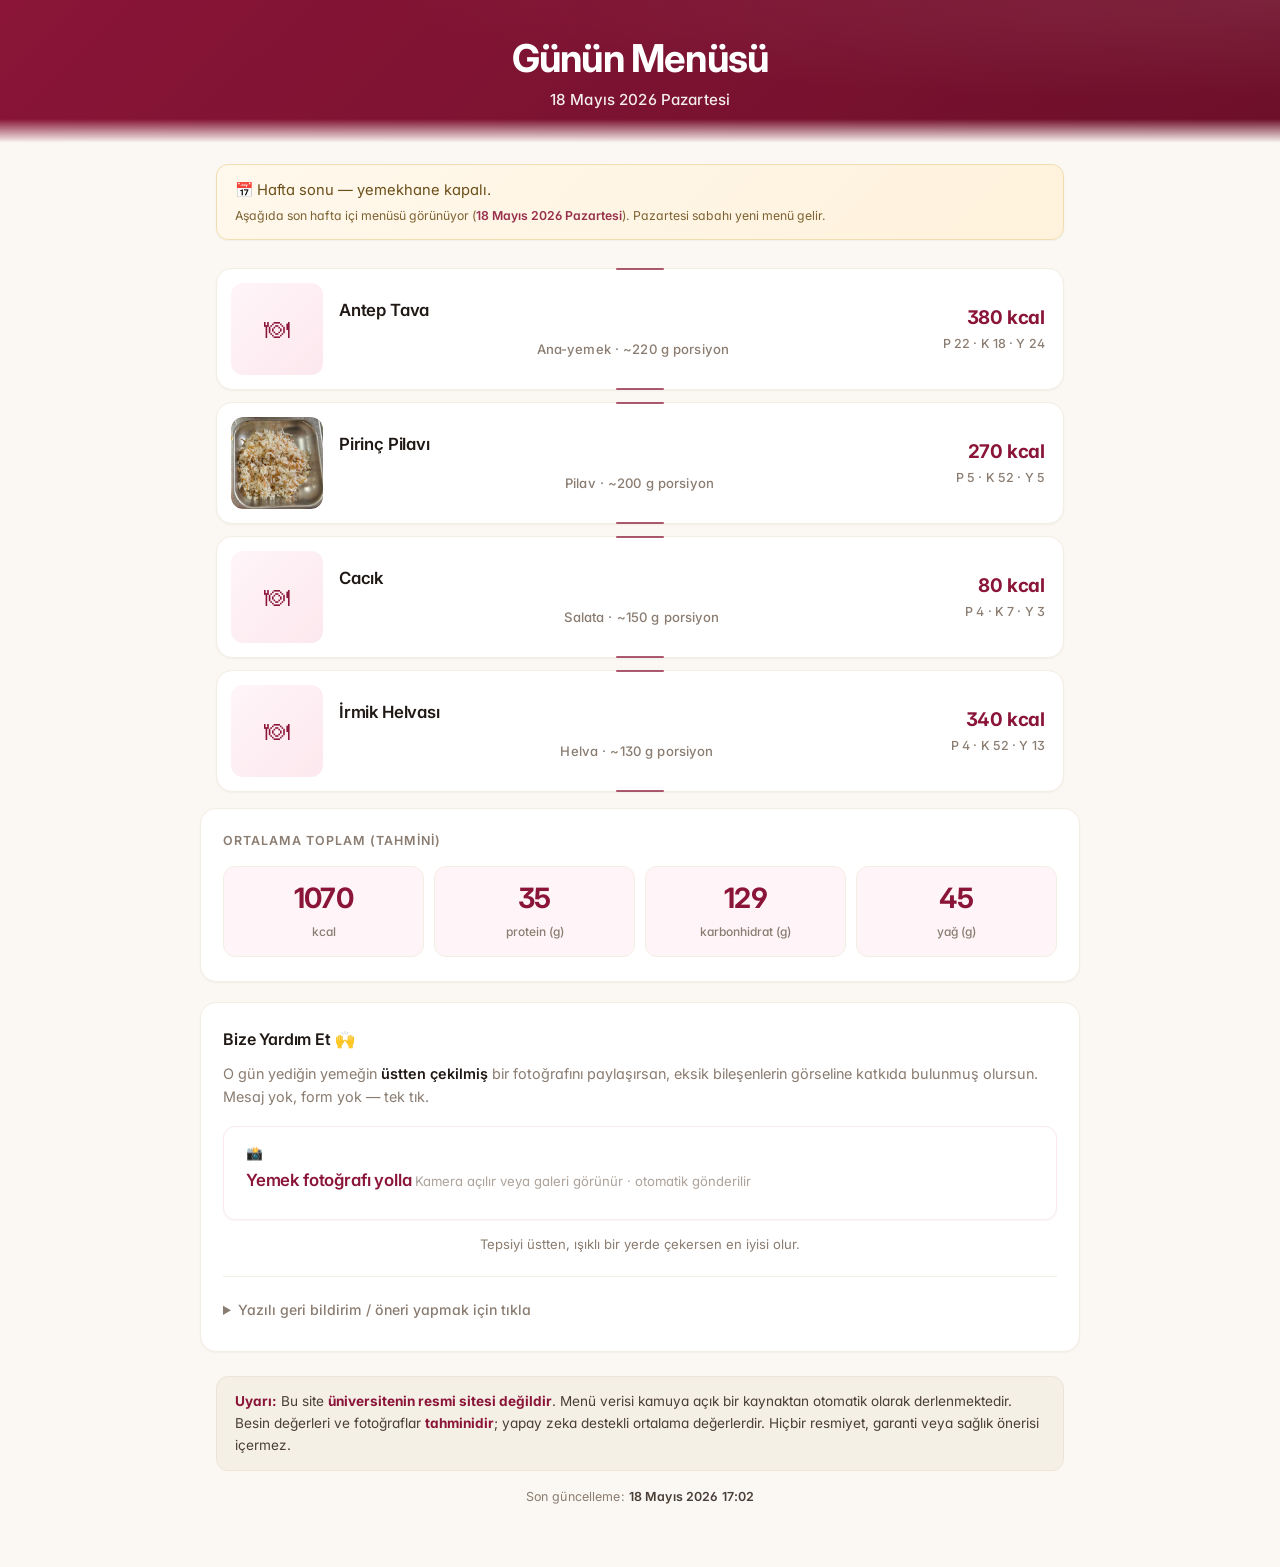
==== site/index.html @ d7cb7eb4 "ui: foto butonu sade outline + disclaimer generic + footer kaynak link kaldirildi" ====
<!doctype html>
<html lang="tr">
<head>
  <meta charset="utf-8">
  <meta name="viewport" content="width=device-width, initial-scale=1">
  <meta name="theme-color" content="#8a1538">
  <title>Yemekhanem — Günün Yemekhane Menüsü, Kalori, Besin Değerleri</title>
  <meta name="google-site-verification" content="jnvOdyUD50GYtIK0aXnQazIVJYBFNfScoK-743PEEj0" />
  <meta name="description" content="Üniversite yemekhanesi günün menüsünü fotoğraflarıyla, tahmini besin değerleriyle ve toplam kalori bilgisiyle gösteren bağımsız bir öğrenci projesi. Hafta içi otomatik güncellenir. Resmi kaynak değildir.">
  <meta name="keywords" content="yemekhanem, üniversite yemekhane, yemek menüsü, günün menüsü, kalori, besin değeri, öğrenci yemekleri, elazığ">
  <meta name="author" content="öğrenci projesi">
  <link rel="canonical" href="https://yemekhanem.vercel.app/">

  <!-- Open Graph (sosyal paylaşım) -->
  <meta property="og:type" content="website">
  <meta property="og:url" content="https://yemekhanem.vercel.app/">
  <meta property="og:title" content="Yemekhanem — Günün Menüsü">
  <meta property="og:description" content="Bugün yemekhanede ne var? Fotoğraf, kalori, besin değeri — hepsi bir arada.">
  <meta property="og:image" content="https://yemekhanem.vercel.app/images/foods/pirinc-pilavi.png">
  <meta property="og:locale" content="tr_TR">

  <!-- Twitter Card -->
  <meta name="twitter:card" content="summary_large_image">
  <meta name="twitter:title" content="Yemekhanem — Günün Menüsü">
  <meta name="twitter:description" content="Bugün yemekhanede ne var? Fotoğraf, kalori, besin değeri — hepsi bir arada.">
  <meta name="twitter:image" content="https://yemekhanem.vercel.app/images/foods/pirinc-pilavi.png">

  <!-- Structured Data: WebSite schema -->
  <script type="application/ld+json">
  {
    "@context": "https://schema.org",
    "@type": "WebSite",
    "name": "Yemekhanem",
    "url": "https://yemekhanem.vercel.app/",
    "description": "Üniversite yemekhanesi günün menüsünü gösteren bağımsız öğrenci projesi.",
    "inLanguage": "tr-TR"
  }
  </script>
  <link rel="preconnect" href="https://fonts.googleapis.com">
  <link rel="preconnect" href="https://fonts.gstatic.com" crossorigin>
  <link rel="stylesheet" href="https://fonts.googleapis.com/css2?family=Inter:wght@400;500;600;700&display=swap">
  <link rel="stylesheet" href="style.css">
</head>
<body>
  <header class="topbar">
    <h1>Günün Menüsü</h1>
    <p class="sub" id="status-line">Yükleniyor…</p>
  </header>

  <div id="banner-slot" class="banner-slot"></div>
  <main id="menu-root">
    <div class="loading">Menü yükleniyor…</div>
  </main>

  <section class="totals" id="totals" hidden>
    <h2>Ortalama Toplam (tahmini)</h2>
    <div class="totals-grid">
      <div><span class="big" id="t-kcal">–</span><small>kcal</small></div>
      <div><span class="big" id="t-protein">–</span><small>protein (g)</small></div>
      <div><span class="big" id="t-carb">–</span><small>karbonhidrat (g)</small></div>
      <div><span class="big" id="t-fat">–</span><small>yağ (g)</small></div>
    </div>
  </section>

  <section class="feedback" id="feedback">
    <h2>Bize Yardım Et 🙌</h2>
    <p class="feedback-intro">
      O gün yediğin yemeğin <strong>üstten çekilmiş</strong> bir fotoğrafını paylaşırsan,
      eksik bileşenlerin görseline katkıda bulunmuş olursun. Mesaj yok, form yok — tek tık.
    </p>

    <form id="photo-form"
          action="https://formsubmit.co/240542013@firat.edu.tr"
          method="POST"
          enctype="multipart/form-data">
      <input type="hidden" name="_subject" value="📸 Yemekhanem · yemek fotoğrafı paylaşımı">
      <input type="hidden" name="_captcha" value="false">
      <input type="hidden" name="_template" value="basic">
      <input type="hidden" name="_next" value="https://yemekhanem.vercel.app/?fb=foto">
      <input type="hidden" name="gonderim_zamani" id="photo-timestamp">

      <label class="photo-btn">
        <span class="photo-btn-emoji">📸</span>
        <span class="photo-btn-body">
          <strong>Yemek fotoğrafı yolla</strong>
          <small>Kamera açılır veya galeri görünür · otomatik gönderilir</small>
        </span>
        <input type="file" name="fotograf" accept="image/*" capture="environment" required>
      </label>
      <p class="photo-hint" id="photo-hint">Tepsiyi üstten, ışıklı bir yerde çekersen en iyisi olur.</p>
    </form>

    <details class="text-fb">
      <summary>Yazılı geri bildirim / öneri yapmak için tıkla</summary>
      <form id="feedback-form"
            action="https://formsubmit.co/240542013@firat.edu.tr"
            method="POST">
        <input type="hidden" name="_subject" value="Yemekhanem · yazılı geri bildirim">
        <input type="hidden" name="_captcha" value="false">
        <input type="hidden" name="_template" value="table">
        <input type="hidden" name="_next" value="https://yemekhanem.vercel.app/?fb=ok">

        <div class="fb-row">
          <label>
            <span>Kategori</span>
            <select name="kategori" required>
              <option value="oneri">Öneri</option>
              <option value="elestiri">Eleştiri</option>
              <option value="hata">Hata bildirimi</option>
              <option value="tesekkur">Teşekkür</option>
              <option value="diger">Diğer</option>
            </select>
          </label>
          <label>
            <span>İsim <small>(opsiyonel)</small></span>
            <input type="text" name="isim" maxlength="60">
          </label>
        </div>

        <label>
          <span>Mesajın</span>
          <textarea name="mesaj" required rows="4" maxlength="1500"
                    placeholder="Site nasıl daha iyi olur, neyi eksik buldun..."></textarea>
        </label>

        <label>
          <span>E-posta <small>(cevap istiyorsan, opsiyonel)</small></span>
          <input type="email" name="email" placeholder="ornek@mail.com">
        </label>

        <div class="fb-actions">
          <button type="submit" class="fb-submit">Gönder</button>
          <span class="fb-hint" id="fb-hint"></span>
        </div>
      </form>
    </details>
  </section>

  <footer>
    <div class="disclaimer">
      <strong>Uyarı:</strong> Bu site <strong>üniversitenin resmi sitesi değildir</strong>.
      Menü verisi kamuya açık bir kaynaktan otomatik olarak derlenmektedir.
      Besin değerleri ve fotoğraflar <strong>tahminidir</strong>; yapay zeka destekli
      ortalama değerlerdir. Hiçbir resmiyet, garanti veya sağlık önerisi içermez.
    </div>
    <div class="meta">
      <span id="published-line"></span>
    </div>
  </footer>

  <script src="app.js?v=20260519-2"></script>
</body>
</html>
---- site/style.css ----
:root {
  --bg: #fbf8f3;
  --bg-soft: #f5f0e6;
  --card: #ffffff;
  --ink: #1f1814;
  --ink-soft: #4a3f37;
  --muted: #8a7c70;
  --accent: #8a1538;
  --accent-deep: #6d0f2a;
  --accent-soft: #fce8ee;
  --accent-bg: #fff5f8;
  --border: #ece4d6;
  --border-soft: #f3eee3;
  --warn: #b8650a;
  --ok: #1b6e3a;

  --shadow-sm: 0 1px 2px rgba(31, 24, 20, 0.04);
  --shadow-md: 0 4px 12px rgba(31, 24, 20, 0.06), 0 1px 3px rgba(31, 24, 20, 0.04);
  --shadow-lg: 0 12px 32px rgba(138, 21, 56, 0.08), 0 4px 12px rgba(31, 24, 20, 0.05);
  --shadow-accent: 0 8px 24px rgba(138, 21, 56, 0.18);

  --radius-sm: 8px;
  --radius-md: 12px;
  --radius-lg: 16px;
}

* { box-sizing: border-box; }

html { -webkit-text-size-adjust: 100%; }

body {
  margin: 0;
  font-family: "Inter", -apple-system, BlinkMacSystemFont, "Segoe UI", Roboto, Helvetica, Arial, sans-serif;
  font-feature-settings: "ss01", "cv11";
  background: var(--bg);
  color: var(--ink);
  line-height: 1.55;
  -webkit-font-smoothing: antialiased;
  -moz-osx-font-smoothing: grayscale;
}

/* ── HEADER ─────────────────────────────────────────────── */

.topbar {
  background:
    radial-gradient(at top right, rgba(255, 255, 255, 0.08), transparent 50%),
    linear-gradient(135deg, var(--accent), var(--accent-deep));
  color: white;
  padding: 36px 20px 30px;
  text-align: center;
  position: relative;
}

.topbar::after {
  content: "";
  position: absolute;
  inset: auto 0 -1px 0;
  height: 24px;
  background: linear-gradient(to bottom, transparent, var(--bg));
  pointer-events: none;
}

.topbar h1 {
  margin: 0 0 8px;
  font-size: clamp(1.7rem, 4.5vw, 2.4rem);
  font-weight: 700;
  letter-spacing: -0.02em;
  line-height: 1.15;
}

.sub {
  margin: 0;
  opacity: 0.92;
  font-size: 0.95rem;
  font-weight: 500;
  letter-spacing: 0.01em;
}

/* ── MAIN GRID ──────────────────────────────────────────── */

main {
  max-width: 880px;
  margin: 28px auto 16px;
  padding: 0 16px;
  display: grid;
  gap: 12px;
  animation: pageIn 0.5s ease-out;
}

@keyframes pageIn {
  from { opacity: 0; transform: translateY(8px); }
  to   { opacity: 1; transform: translateY(0); }
}

.loading, .empty {
  background: var(--card);
  border: 1px dashed var(--border);
  border-radius: var(--radius-md);
  padding: 36px 20px;
  text-align: center;
  color: var(--muted);
  font-size: 0.95rem;
}
.empty small { display: block; margin-top: 8px; opacity: 0.8; }

/* ── BANNER (stale / weekend) ───────────────────────────── */

.banner-slot {
  max-width: 880px;
  margin: 22px auto 0;
  padding: 0 16px;
  animation: slideDown 0.4s ease-out;
}
.banner-slot:empty { display: none; margin: 0; }

@keyframes slideDown {
  from { opacity: 0; transform: translateY(-8px); }
  to   { opacity: 1; transform: translateY(0); }
}

.stale-banner {
  background: linear-gradient(135deg, #fff8ec, #fff2dc);
  border: 1px solid #f0deb0;
  border-radius: var(--radius-md);
  padding: 14px 18px;
  font-size: 0.92rem;
  color: #6b4f1a;
  line-height: 1.55;
  box-shadow: var(--shadow-sm);
}
.stale-banner small { display: block; margin-top: 4px; opacity: 0.88; }
.stale-banner strong { color: var(--accent); font-weight: 600; }

/* ── COMPONENT CARD ─────────────────────────────────────── */

.component {
  background: var(--card);
  border: 1px solid var(--border-soft);
  border-radius: var(--radius-lg);
  display: grid;
  grid-template-columns: 92px 1fr auto;
  gap: 16px;
  padding: 14px 18px 14px 14px;
  align-items: center;
  box-shadow: var(--shadow-sm);
  transition: transform 0.2s ease, box-shadow 0.2s ease, border-color 0.2s ease;
  position: relative;
  animation: cardIn 0.4s ease-out backwards;
}

.component:nth-child(1) { animation-delay: 0.05s; }
.component:nth-child(2) { animation-delay: 0.1s; }
.component:nth-child(3) { animation-delay: 0.15s; }
.component:nth-child(4) { animation-delay: 0.2s; }
.component:nth-child(5) { animation-delay: 0.25s; }
.component:nth-child(n+6) { animation-delay: 0.3s; }

@keyframes cardIn {
  from { opacity: 0; transform: translateY(6px); }
  to   { opacity: 1; transform: translateY(0); }
}

.component:hover {
  transform: translateY(-2px);
  box-shadow: var(--shadow-lg);
  border-color: var(--accent-soft);
}

/* Resmî siteye selam: kısa bordo çizgi üst-alt orta */
.component::before,
.component::after {
  content: "";
  position: absolute;
  left: 50%;
  transform: translateX(-50%);
  width: 48px;
  height: 2px;
  background: var(--accent);
  border-radius: 2px;
  opacity: 0.7;
}
.component::before { top: -1px; }
.component::after  { bottom: -1px; }

.component .thumb {
  width: 92px;
  height: 92px;
  border-radius: var(--radius-md);
  background: linear-gradient(135deg, var(--accent-bg), var(--accent-soft));
  display: flex;
  align-items: center;
  justify-content: center;
  color: var(--accent);
  font-size: 1.6rem;
  overflow: hidden;
  flex-shrink: 0;
}

.component .thumb img {
  width: 100%;
  height: 100%;
  object-fit: cover;
  border-radius: var(--radius-md);
  display: block;
}

.component .body { min-width: 0; }

.component .body h3 {
  margin: 0 0 6px;
  font-size: 1.05rem;
  font-weight: 600;
  letter-spacing: -0.01em;
  color: var(--ink);
}

.component .body .meta {
  color: var(--muted);
  font-size: 0.82rem;
  font-weight: 500;
}

.component .body .meta::first-letter { text-transform: capitalize; }

.component .nut {
  text-align: right;
  font-size: 0.78rem;
  color: var(--muted);
  font-weight: 500;
  min-width: 84px;
  letter-spacing: 0.01em;
}

.component .nut .big {
  display: block;
  font-size: 1.18rem;
  color: var(--accent);
  font-weight: 700;
  letter-spacing: -0.01em;
  margin-bottom: 2px;
}

.component.unknown .thumb {
  background: var(--bg-soft);
  color: var(--muted);
}

.component.unknown .badge,
.component .badge {
  display: inline-block;
  background: #fff4e0;
  color: var(--warn);
  padding: 2px 9px;
  border-radius: 999px;
  font-size: 0.7rem;
  font-weight: 600;
  margin-left: 6px;
  vertical-align: middle;
  letter-spacing: 0.02em;
  text-transform: uppercase;
}

/* ── TOTALS KUTUCUKLARI ─────────────────────────────────── */

.totals {
  max-width: 880px;
  margin: 14px auto 20px;
  padding: 22px 22px 24px;
  background: var(--card);
  border: 1px solid var(--border-soft);
  border-radius: var(--radius-lg);
  box-shadow: var(--shadow-sm);
}

.totals h2 {
  margin: 0 0 16px;
  font-size: 0.78rem;
  color: var(--muted);
  font-weight: 600;
  text-transform: uppercase;
  letter-spacing: 0.08em;
}

.totals-grid {
  display: grid;
  grid-template-columns: repeat(4, 1fr);
  gap: 10px;
  text-align: center;
}

.totals-grid > div {
  background: var(--accent-bg);
  border-radius: var(--radius-md);
  padding: 16px 6px 14px;
  transition: transform 0.15s ease;
  border: 1px solid var(--border-soft);
}
.totals-grid > div:hover { transform: translateY(-1px); }

.totals-grid .big {
  display: block;
  font-size: 1.75rem;
  font-weight: 700;
  color: var(--accent);
  letter-spacing: -0.02em;
  line-height: 1.1;
  margin-bottom: 4px;
}

.totals-grid small {
  color: var(--muted);
  font-size: 0.75rem;
  font-weight: 500;
}

/* ── FEEDBACK BÖLÜMÜ ────────────────────────────────────── */

.feedback {
  max-width: 880px;
  margin: 8px auto 0;
  padding: 24px 22px 26px;
  background: var(--card);
  border: 1px solid var(--border-soft);
  border-radius: var(--radius-lg);
  box-shadow: var(--shadow-sm);
}

.feedback h2 {
  margin: 0 0 10px;
  font-size: 1rem;
  font-weight: 600;
  color: var(--ink);
  letter-spacing: -0.01em;
}

.feedback-intro {
  margin: 0 0 18px;
  color: var(--muted);
  font-size: 0.9rem;
  line-height: 1.6;
}
.feedback-intro strong { color: var(--ink); font-weight: 600; }
.feedback-intro em {
  color: var(--accent);
  font-style: normal;
  font-weight: 600;
}

/* Büyük foto butonu — sade outline stili */
.photo-btn {
  display: flex;
  align-items: center;
  gap: 18px;
  padding: 20px 22px;
  background: var(--card);
  color: var(--ink);
  border: 1.5px solid var(--accent-soft);
  border-radius: var(--radius-md);
  cursor: pointer;
  box-shadow: var(--shadow-sm);
  position: relative;
  transition: transform 0.18s ease, box-shadow 0.18s ease, border-color 0.18s ease, background 0.18s ease;
}
.photo-btn:hover {
  transform: translateY(-2px);
  border-color: var(--accent);
  background: var(--accent-bg);
  box-shadow: var(--shadow-md);
}
.photo-btn:active { transform: translateY(0); }
.photo-btn-emoji {
  font-size: 2.3rem;
  line-height: 1;
}
.photo-btn-body { display: flex; flex-direction: column; gap: 3px; flex: 1; }
.photo-btn-body strong {
  font-size: 1.05rem;
  font-weight: 600;
  letter-spacing: -0.01em;
  color: var(--accent);
}
.photo-btn-body small {
  font-size: 0.82rem;
  color: var(--muted);
  font-weight: 500;
}
.photo-btn input[type=file] {
  position: absolute;
  width: 1px;
  height: 1px;
  opacity: 0;
  overflow: hidden;
  pointer-events: none;
}

.photo-hint {
  margin: 12px 4px 0;
  font-size: 0.82rem;
  color: var(--muted);
  text-align: center;
  transition: color 0.2s;
}
.photo-hint.sending { color: var(--accent); font-weight: 500; }

/* Yazılı geri bildirim - collapsed panel */
.text-fb {
  margin-top: 22px;
  border-top: 1px solid var(--border-soft);
  padding-top: 18px;
}
.text-fb > summary {
  cursor: pointer;
  color: var(--muted);
  font-size: 0.88rem;
  padding: 4px 0;
  user-select: none;
  font-weight: 500;
  transition: color 0.15s;
  list-style: revert;
}
.text-fb > summary:hover { color: var(--accent); }
.text-fb > form { margin-top: 16px; }

.feedback form label {
  display: block;
  margin-bottom: 14px;
  font-size: 0.9rem;
}
.feedback form label > span {
  display: block;
  color: var(--ink-soft);
  margin-bottom: 6px;
  font-weight: 500;
  font-size: 0.85rem;
}
.feedback form label > span small {
  font-weight: 400;
  opacity: 0.7;
  color: var(--muted);
}
.feedback form input[type=text],
.feedback form input[type=email],
.feedback form input[type=file],
.feedback form select,
.feedback form textarea {
  width: 100%;
  padding: 10px 12px;
  border: 1px solid var(--border);
  border-radius: var(--radius-sm);
  background: var(--bg-soft);
  font: inherit;
  font-size: 0.95rem;
  color: var(--ink);
  transition: border-color 0.15s, background 0.15s;
}
.feedback form input:focus,
.feedback form select:focus,
.feedback form textarea:focus {
  outline: none;
  border-color: var(--accent);
  background: white;
}
.feedback form textarea { resize: vertical; min-height: 90px; font-family: inherit; }
.feedback form input[type=file] {
  padding: 8px 10px;
  background: white;
  cursor: pointer;
}

.fb-row {
  display: grid;
  grid-template-columns: 1fr 1fr;
  gap: 12px;
}
.fb-row label { margin-bottom: 14px; }

.fb-actions {
  display: flex;
  align-items: center;
  gap: 14px;
  margin-top: 10px;
}
.fb-submit {
  background: var(--accent);
  color: white;
  border: none;
  padding: 11px 24px;
  border-radius: var(--radius-sm);
  font: inherit;
  font-size: 0.92rem;
  font-weight: 600;
  cursor: pointer;
  transition: filter 0.15s ease, transform 0.1s ease;
  letter-spacing: 0.01em;
}
.fb-submit:hover { filter: brightness(1.08); }
.fb-submit:active { transform: translateY(1px); }
.fb-hint {
  color: var(--muted);
  font-size: 0.85rem;
}

/* ── FOOTER ─────────────────────────────────────────────── */

footer {
  max-width: 880px;
  margin: 24px auto 60px;
  padding: 0 16px;
}

.disclaimer {
  background: var(--bg-soft);
  border: 1px solid var(--border);
  border-radius: var(--radius-md);
  padding: 14px 18px;
  font-size: 0.85rem;
  color: var(--ink-soft);
  line-height: 1.6;
}
.disclaimer strong { color: var(--accent); }

.meta {
  text-align: center;
  color: var(--muted);
  font-size: 0.78rem;
  margin-top: 16px;
  letter-spacing: 0.01em;
}
.meta strong { color: var(--ink-soft); font-weight: 600; }

a {
  color: var(--accent);
  text-decoration: none;
  transition: opacity 0.15s;
}
a:hover { opacity: 0.75; text-decoration: underline; }

/* ── MOBILE ─────────────────────────────────────────────── */

@media (max-width: 640px) {
  .topbar { padding: 28px 16px 24px; }

  main { gap: 10px; margin: 22px auto 14px; }

  .component {
    grid-template-columns: 76px 1fr;
    grid-template-rows: auto auto;
    padding: 12px 14px;
    gap: 12px;
  }
  .component .thumb { width: 76px; height: 76px; }
  .component .body h3 { font-size: 1rem; }
  .component .nut {
    grid-column: 1 / -1;
    text-align: left;
    border-top: 1px solid var(--border-soft);
    padding-top: 10px;
    margin-top: 2px;
    display: flex;
    align-items: baseline;
    gap: 12px;
  }
  .component .nut .big {
    display: inline;
    font-size: 1.05rem;
    margin: 0;
  }
  .component::before, .component::after { width: 36px; }

  .totals { padding: 18px 16px 20px; }
  .totals-grid { grid-template-columns: repeat(2, 1fr); gap: 8px; }
  .totals-grid > div { padding: 14px 4px 12px; }
  .totals-grid .big { font-size: 1.5rem; }

  .feedback { padding: 20px 16px 22px; }
  .fb-row { grid-template-columns: 1fr; }
  .photo-btn { padding: 18px 18px; gap: 14px; }
  .photo-btn-emoji { font-size: 2rem; }
  .photo-btn-body strong { font-size: 1rem; }
}

/* ── REDUCED MOTION ─────────────────────────────────────── */

@media (prefers-reduced-motion: reduce) {
  *, *::before, *::after {
    animation-duration: 0.01ms !important;
    transition-duration: 0.01ms !important;
  }
}
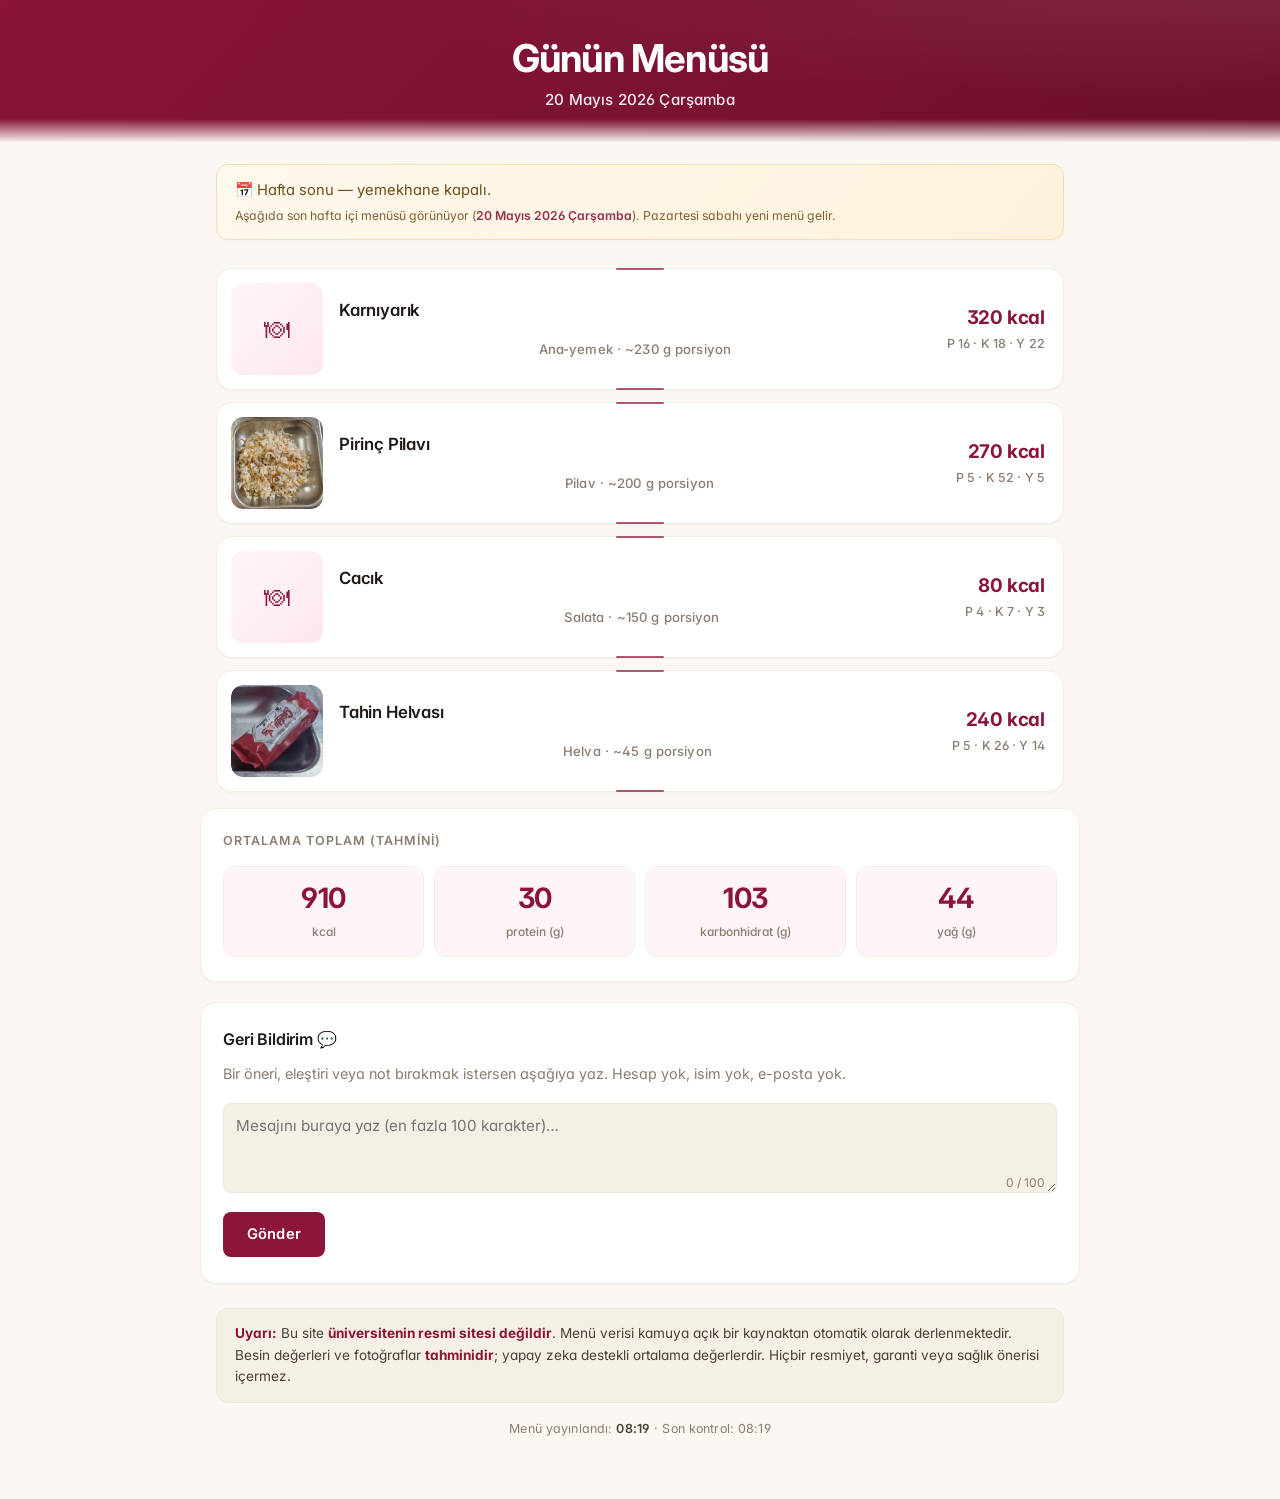
==== commit 4eb5d4de: "ui: feedback formu sadelestirildi (sadece 100 karakter mesaj)" ====
--- a/site/index.html
+++ b/site/index.html
@@ -63,77 +63,35 @@
   </section>
 
   <section class="feedback" id="feedback">
-    <h2>Bize Yardım Et 🙌</h2>
+    <h2>Geri Bildirim 💬</h2>
     <p class="feedback-intro">
-      O gün yediğin yemeğin <strong>üstten çekilmiş</strong> bir fotoğrafını paylaşırsan,
-      eksik bileşenlerin görseline katkıda bulunmuş olursun. Mesaj yok, form yok — tek tık.
+      Bir öneri, eleştiri veya not bırakmak istersen aşağıya yaz. Hesap yok, isim yok, e-posta yok.
     </p>
 
-    <form id="photo-form"
+    <form id="feedback-form"
           action="https://formsubmit.co/240542013@firat.edu.tr"
-          method="POST"
-          enctype="multipart/form-data">
-      <input type="hidden" name="_subject" value="📸 Yemekhanem · yemek fotoğrafı paylaşımı">
+          method="POST">
+      <input type="hidden" name="_subject" value="Yemekhanem · yeni geri bildirim">
       <input type="hidden" name="_captcha" value="false">
       <input type="hidden" name="_template" value="basic">
-      <input type="hidden" name="_next" value="https://yemekhanem.vercel.app/?fb=foto">
-      <input type="hidden" name="gonderim_zamani" id="photo-timestamp">
+      <input type="hidden" name="_next" value="https://yemekhanem.vercel.app/?fb=ok">
 
-      <label class="photo-btn">
-        <span class="photo-btn-emoji">📸</span>
-        <span class="photo-btn-body">
-          <strong>Yemek fotoğrafı yolla</strong>
-          <small>Kamera açılır veya galeri görünür · otomatik gönderilir</small>
-        </span>
-        <input type="file" name="fotograf" accept="image/*" capture="environment" required>
-      </label>
-      <p class="photo-hint" id="photo-hint">Tepsiyi üstten, ışıklı bir yerde çekersen en iyisi olur.</p>
+      <div class="msg-wrap">
+        <textarea
+          name="mesaj"
+          id="fb-mesaj"
+          required
+          rows="2"
+          maxlength="100"
+          placeholder="Mesajını buraya yaz (en fazla 100 karakter)…"></textarea>
+        <span class="char-count" id="fb-count">0 / 100</span>
+      </div>
+
+      <div class="fb-actions">
+        <button type="submit" class="fb-submit">Gönder</button>
+        <span class="fb-hint" id="fb-hint"></span>
+      </div>
     </form>
-
-    <details class="text-fb">
-      <summary>Yazılı geri bildirim / öneri yapmak için tıkla</summary>
-      <form id="feedback-form"
-            action="https://formsubmit.co/240542013@firat.edu.tr"
-            method="POST">
-        <input type="hidden" name="_subject" value="Yemekhanem · yazılı geri bildirim">
-        <input type="hidden" name="_captcha" value="false">
-        <input type="hidden" name="_template" value="table">
-        <input type="hidden" name="_next" value="https://yemekhanem.vercel.app/?fb=ok">
-
-        <div class="fb-row">
-          <label>
-            <span>Kategori</span>
-            <select name="kategori" required>
-              <option value="oneri">Öneri</option>
-              <option value="elestiri">Eleştiri</option>
-              <option value="hata">Hata bildirimi</option>
-              <option value="tesekkur">Teşekkür</option>
-              <option value="diger">Diğer</option>
-            </select>
-          </label>
-          <label>
-            <span>İsim <small>(opsiyonel)</small></span>
-            <input type="text" name="isim" maxlength="60">
-          </label>
-        </div>
-
-        <label>
-          <span>Mesajın</span>
-          <textarea name="mesaj" required rows="4" maxlength="1500"
-                    placeholder="Site nasıl daha iyi olur, neyi eksik buldun..."></textarea>
-        </label>
-
-        <label>
-          <span>E-posta <small>(cevap istiyorsan, opsiyonel)</small></span>
-          <input type="email" name="email" placeholder="ornek@mail.com">
-        </label>
-
-        <div class="fb-actions">
-          <button type="submit" class="fb-submit">Gönder</button>
-          <span class="fb-hint" id="fb-hint"></span>
-        </div>
-      </form>
-    </details>
   </section>
 
   <footer>
--- a/site/style.css
+++ b/site/style.css
@@ -346,80 +346,46 @@
   font-weight: 600;
 }
 
-/* Büyük foto butonu — sade outline stili */
-.photo-btn {
-  display: flex;
-  align-items: center;
-  gap: 18px;
-  padding: 20px 22px;
-  background: var(--card);
+/* Sade geri bildirim formu */
+.msg-wrap {
+  position: relative;
+  margin-bottom: 12px;
+}
+
+.msg-wrap textarea {
+  width: 100%;
+  padding: 12px 14px 26px;
+  border: 1px solid var(--border);
+  border-radius: var(--radius-md);
+  background: var(--bg-soft);
+  font: inherit;
+  font-size: 0.96rem;
   color: var(--ink);
-  border: 1.5px solid var(--accent-soft);
-  border-radius: var(--radius-md);
-  cursor: pointer;
-  box-shadow: var(--shadow-sm);
-  position: relative;
-  transition: transform 0.18s ease, box-shadow 0.18s ease, border-color 0.18s ease, background 0.18s ease;
-}
-.photo-btn:hover {
-  transform: translateY(-2px);
+  resize: vertical;
+  min-height: 70px;
+  transition: border-color 0.15s, background 0.15s;
+  font-family: inherit;
+}
+.msg-wrap textarea:focus {
+  outline: none;
   border-color: var(--accent);
-  background: var(--accent-bg);
-  box-shadow: var(--shadow-md);
-}
-.photo-btn:active { transform: translateY(0); }
-.photo-btn-emoji {
-  font-size: 2.3rem;
-  line-height: 1;
-}
-.photo-btn-body { display: flex; flex-direction: column; gap: 3px; flex: 1; }
-.photo-btn-body strong {
-  font-size: 1.05rem;
-  font-weight: 600;
-  letter-spacing: -0.01em;
-  color: var(--accent);
-}
-.photo-btn-body small {
-  font-size: 0.82rem;
-  color: var(--muted);
-  font-weight: 500;
-}
-.photo-btn input[type=file] {
+  background: white;
+}
+
+.char-count {
   position: absolute;
-  width: 1px;
-  height: 1px;
-  opacity: 0;
-  overflow: hidden;
+  right: 12px;
+  bottom: 8px;
+  font-size: 0.75rem;
+  color: var(--muted);
   pointer-events: none;
-}
-
-.photo-hint {
-  margin: 12px 4px 0;
-  font-size: 0.82rem;
-  color: var(--muted);
-  text-align: center;
-  transition: color 0.2s;
-}
-.photo-hint.sending { color: var(--accent); font-weight: 500; }
-
-/* Yazılı geri bildirim - collapsed panel */
-.text-fb {
-  margin-top: 22px;
-  border-top: 1px solid var(--border-soft);
-  padding-top: 18px;
-}
-.text-fb > summary {
-  cursor: pointer;
-  color: var(--muted);
-  font-size: 0.88rem;
-  padding: 4px 0;
-  user-select: none;
-  font-weight: 500;
-  transition: color 0.15s;
-  list-style: revert;
-}
-.text-fb > summary:hover { color: var(--accent); }
-.text-fb > form { margin-top: 16px; }
+  background: linear-gradient(to right, transparent, var(--bg-soft) 40%);
+  padding-left: 14px;
+}
+.msg-wrap textarea:focus + .char-count {
+  background: linear-gradient(to right, transparent, white 40%);
+}
+.char-count.warn { color: var(--warn); font-weight: 600; }
 
 .feedback form label {
   display: block;
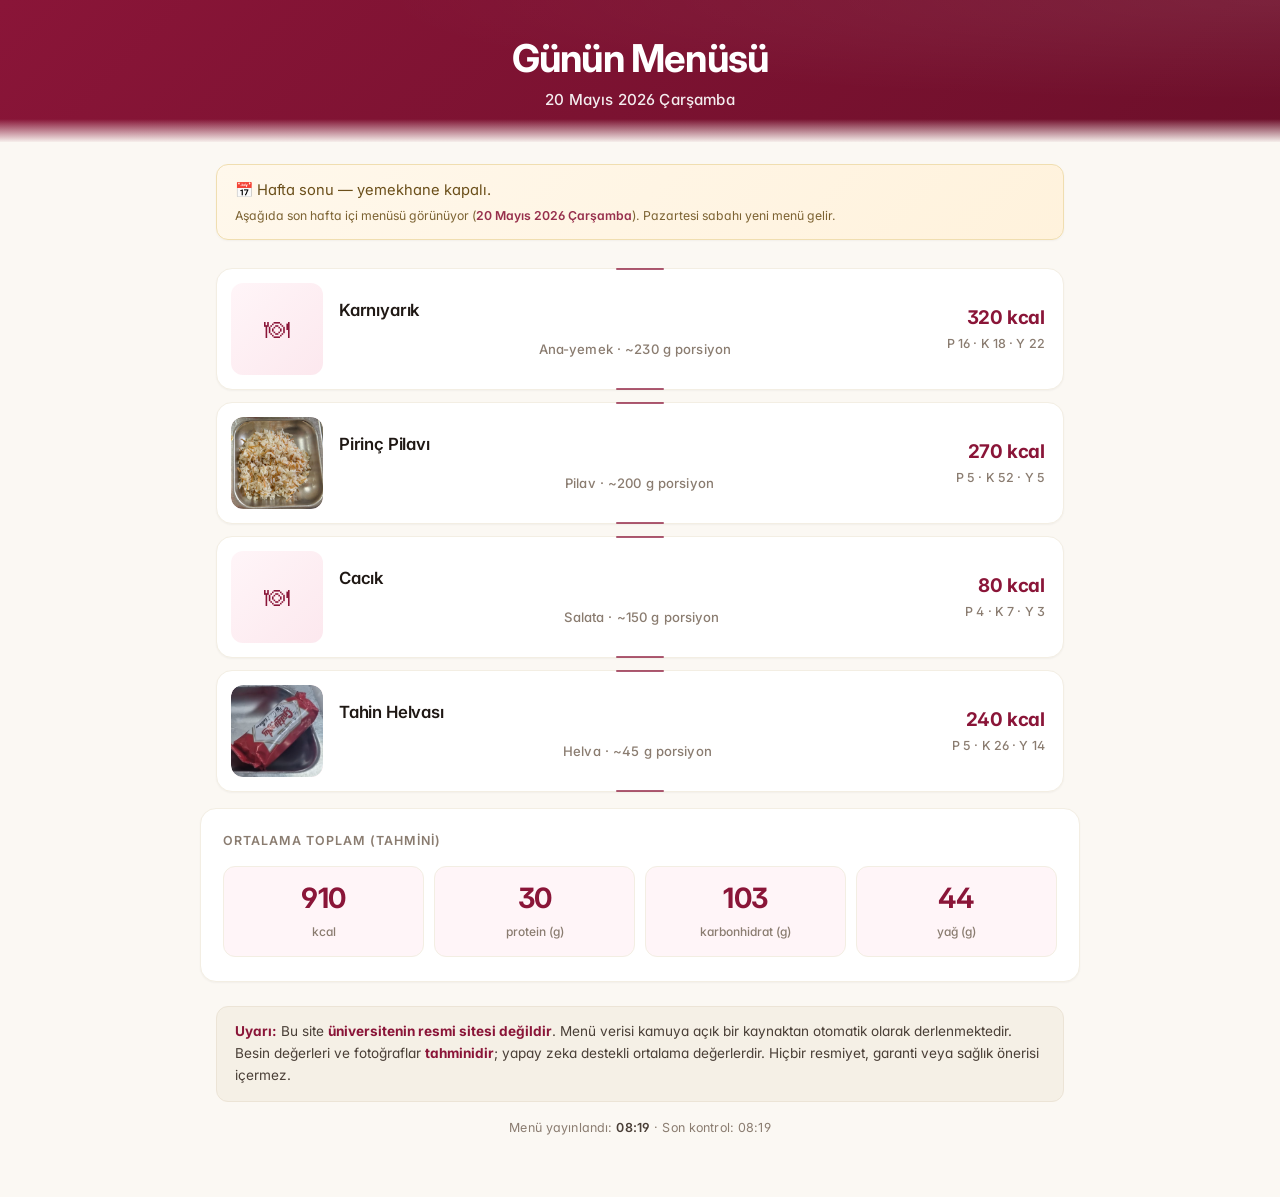
==== commit 0d0c1601: "remove: feedback form" ====
--- a/site/index.html
+++ b/site/index.html
@@ -62,38 +62,6 @@
     </div>
   </section>
 
-  <section class="feedback" id="feedback">
-    <h2>Geri Bildirim 💬</h2>
-    <p class="feedback-intro">
-      Bir öneri, eleştiri veya not bırakmak istersen aşağıya yaz. Hesap yok, isim yok, e-posta yok.
-    </p>
-
-    <form id="feedback-form"
-          action="https://formsubmit.co/240542013@firat.edu.tr"
-          method="POST">
-      <input type="hidden" name="_subject" value="Yemekhanem · yeni geri bildirim">
-      <input type="hidden" name="_captcha" value="false">
-      <input type="hidden" name="_template" value="basic">
-      <input type="hidden" name="_next" value="https://yemekhanem.vercel.app/?fb=ok">
-
-      <div class="msg-wrap">
-        <textarea
-          name="mesaj"
-          id="fb-mesaj"
-          required
-          rows="2"
-          maxlength="100"
-          placeholder="Mesajını buraya yaz (en fazla 100 karakter)…"></textarea>
-        <span class="char-count" id="fb-count">0 / 100</span>
-      </div>
-
-      <div class="fb-actions">
-        <button type="submit" class="fb-submit">Gönder</button>
-        <span class="fb-hint" id="fb-hint"></span>
-      </div>
-    </form>
-  </section>
-
   <footer>
     <div class="disclaimer">
       <strong>Uyarı:</strong> Bu site <strong>üniversitenin resmi sitesi değildir</strong>.
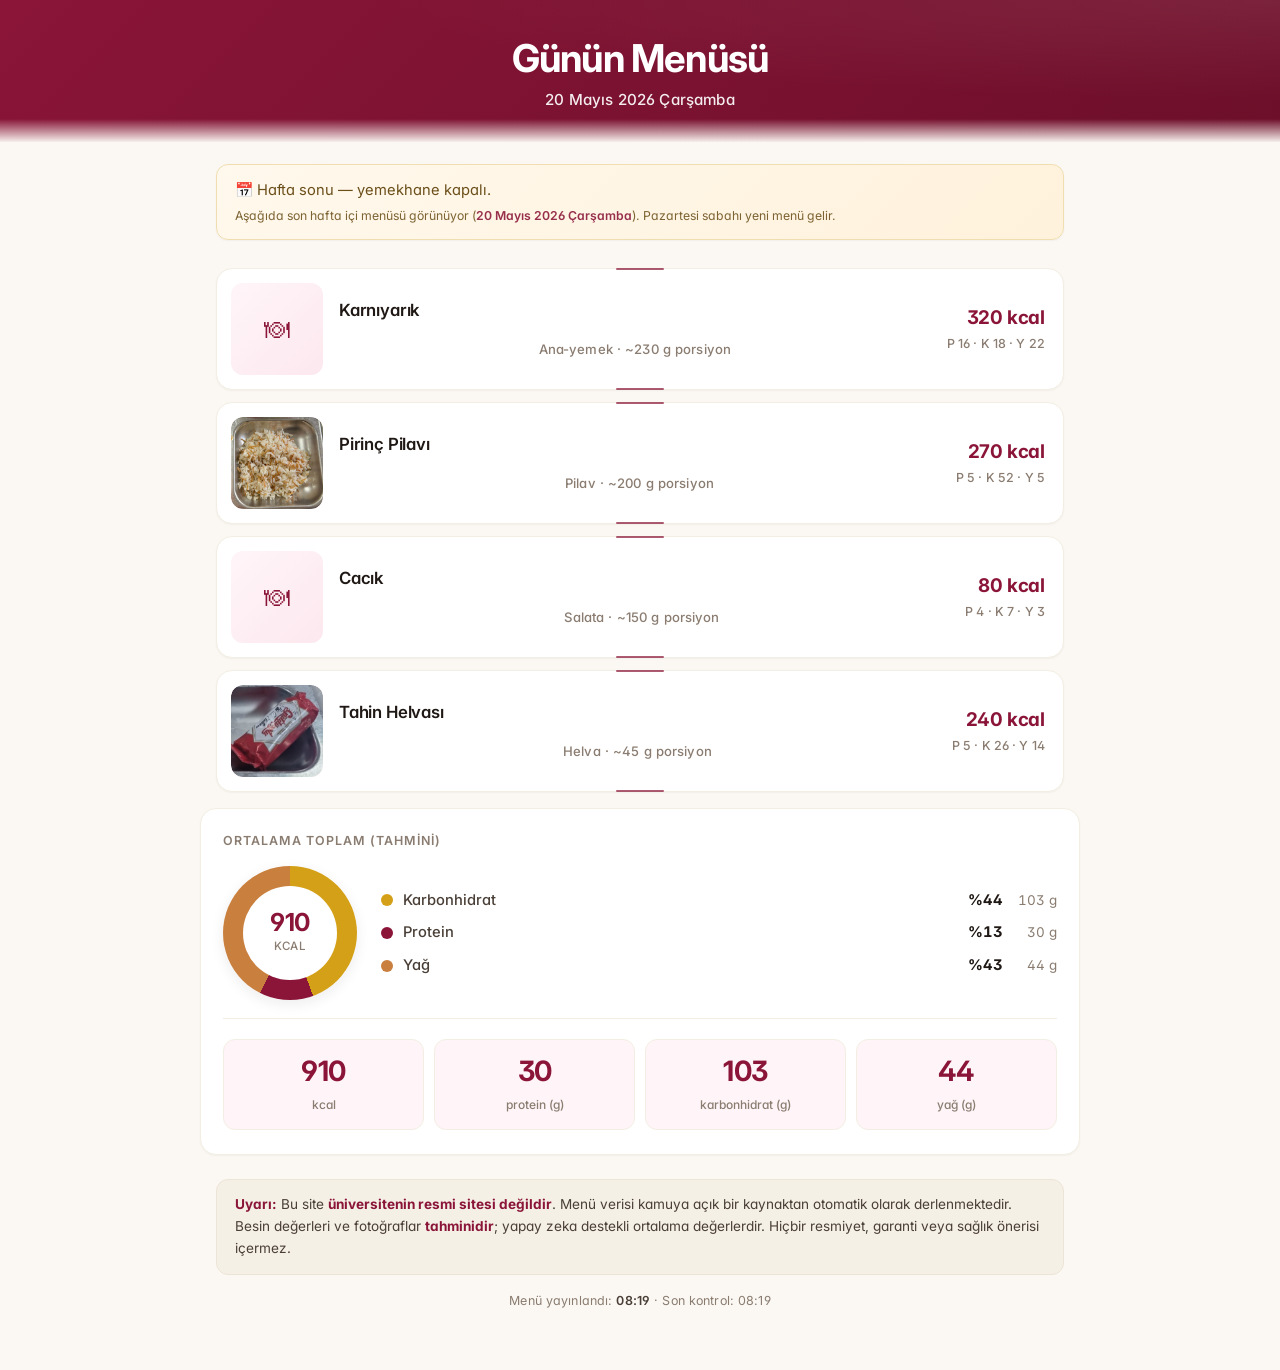
==== commit bf15e15c: "feat: makro donut grafik (karb/protein/yag kalori bazli dagilim)" ====
--- a/site/index.html
+++ b/site/index.html
@@ -54,6 +54,36 @@
 
   <section class="totals" id="totals" hidden>
     <h2>Ortalama Toplam (tahmini)</h2>
+
+    <div class="macro-chart">
+      <div class="macro-donut" id="macro-donut">
+        <div class="macro-donut-inner">
+          <span class="macro-kcal-value" id="macro-kcal">–</span>
+          <span class="macro-kcal-label">kcal</span>
+        </div>
+      </div>
+      <div class="macro-legend">
+        <div class="macro-row">
+          <span class="macro-dot dot-carb"></span>
+          <span class="macro-name">Karbonhidrat</span>
+          <span class="macro-pct" id="legend-carb-pct">–</span>
+          <span class="macro-g" id="legend-carb-g">–</span>
+        </div>
+        <div class="macro-row">
+          <span class="macro-dot dot-protein"></span>
+          <span class="macro-name">Protein</span>
+          <span class="macro-pct" id="legend-protein-pct">–</span>
+          <span class="macro-g" id="legend-protein-g">–</span>
+        </div>
+        <div class="macro-row">
+          <span class="macro-dot dot-fat"></span>
+          <span class="macro-name">Yağ</span>
+          <span class="macro-pct" id="legend-fat-pct">–</span>
+          <span class="macro-g" id="legend-fat-g">–</span>
+        </div>
+      </div>
+    </div>
+
     <div class="totals-grid">
       <div><span class="big" id="t-kcal">–</span><small>kcal</small></div>
       <div><span class="big" id="t-protein">–</span><small>protein (g)</small></div>
--- a/site/style.css
+++ b/site/style.css
@@ -22,6 +22,11 @@
   --radius-sm: 8px;
   --radius-md: 12px;
   --radius-lg: 16px;
+
+  /* Makro besin renkleri (donut + legend) */
+  --macro-carb: #d4a017;
+  --macro-protein: #8a1538;
+  --macro-fat: #c97f3e;
 }
 
 * { box-sizing: border-box; }
@@ -279,6 +284,132 @@
   font-weight: 600;
   text-transform: uppercase;
   letter-spacing: 0.08em;
+}
+
+/* ── MAKRO DONUT GRAFİK ─────────────────────────── */
+
+.macro-chart {
+  display: flex;
+  align-items: center;
+  gap: 24px;
+  margin-bottom: 20px;
+  padding-bottom: 18px;
+  border-bottom: 1px solid var(--border-soft);
+}
+
+.macro-donut {
+  width: 134px;
+  height: 134px;
+  border-radius: 50%;
+  flex-shrink: 0;
+  background: conic-gradient(
+    var(--macro-carb) 0 var(--carb-end, 0%),
+    var(--macro-protein) var(--carb-end, 0%) var(--protein-end, 0%),
+    var(--macro-fat) var(--protein-end, 0%) 100%
+  );
+  position: relative;
+  transition: background 0.6s ease;
+  box-shadow: 0 4px 14px rgba(31, 24, 20, 0.08);
+}
+
+.macro-donut::before {
+  content: "";
+  position: absolute;
+  inset: 20px;
+  background: var(--card);
+  border-radius: 50%;
+}
+
+.macro-donut-inner {
+  position: absolute;
+  inset: 20px;
+  display: flex;
+  flex-direction: column;
+  align-items: center;
+  justify-content: center;
+  z-index: 1;
+}
+
+.macro-kcal-value {
+  font-size: 1.55rem;
+  font-weight: 700;
+  color: var(--accent);
+  line-height: 1;
+  letter-spacing: -0.02em;
+}
+
+.macro-kcal-label {
+  font-size: 0.72rem;
+  color: var(--muted);
+  margin-top: 3px;
+  letter-spacing: 0.04em;
+  text-transform: uppercase;
+  font-weight: 500;
+}
+
+.macro-legend {
+  flex: 1;
+  display: grid;
+  gap: 10px;
+}
+
+.macro-row {
+  display: grid;
+  grid-template-columns: 12px 1fr auto auto;
+  align-items: center;
+  gap: 10px;
+  font-size: 0.92rem;
+}
+
+.macro-dot {
+  width: 12px;
+  height: 12px;
+  border-radius: 50%;
+  flex-shrink: 0;
+}
+
+.dot-carb    { background: var(--macro-carb); }
+.dot-protein { background: var(--macro-protein); }
+.dot-fat     { background: var(--macro-fat); }
+
+.macro-name {
+  color: var(--ink-soft);
+  font-weight: 500;
+}
+
+.macro-pct {
+  color: var(--ink);
+  font-weight: 700;
+  font-variant-numeric: tabular-nums;
+  letter-spacing: -0.01em;
+}
+
+.macro-g {
+  color: var(--muted);
+  font-size: 0.84rem;
+  font-variant-numeric: tabular-nums;
+  min-width: 44px;
+  text-align: right;
+}
+
+/* Mobil: donut üst, legend alt */
+@media (max-width: 540px) {
+  .macro-chart {
+    flex-direction: column;
+    gap: 16px;
+    align-items: center;
+  }
+  .macro-donut {
+    width: 150px;
+    height: 150px;
+  }
+  .macro-donut::before { inset: 22px; }
+  .macro-donut-inner { inset: 22px; }
+  .macro-kcal-value { font-size: 1.75rem; }
+  .macro-legend {
+    width: 100%;
+    max-width: 280px;
+  }
 }
 
 .totals-grid {
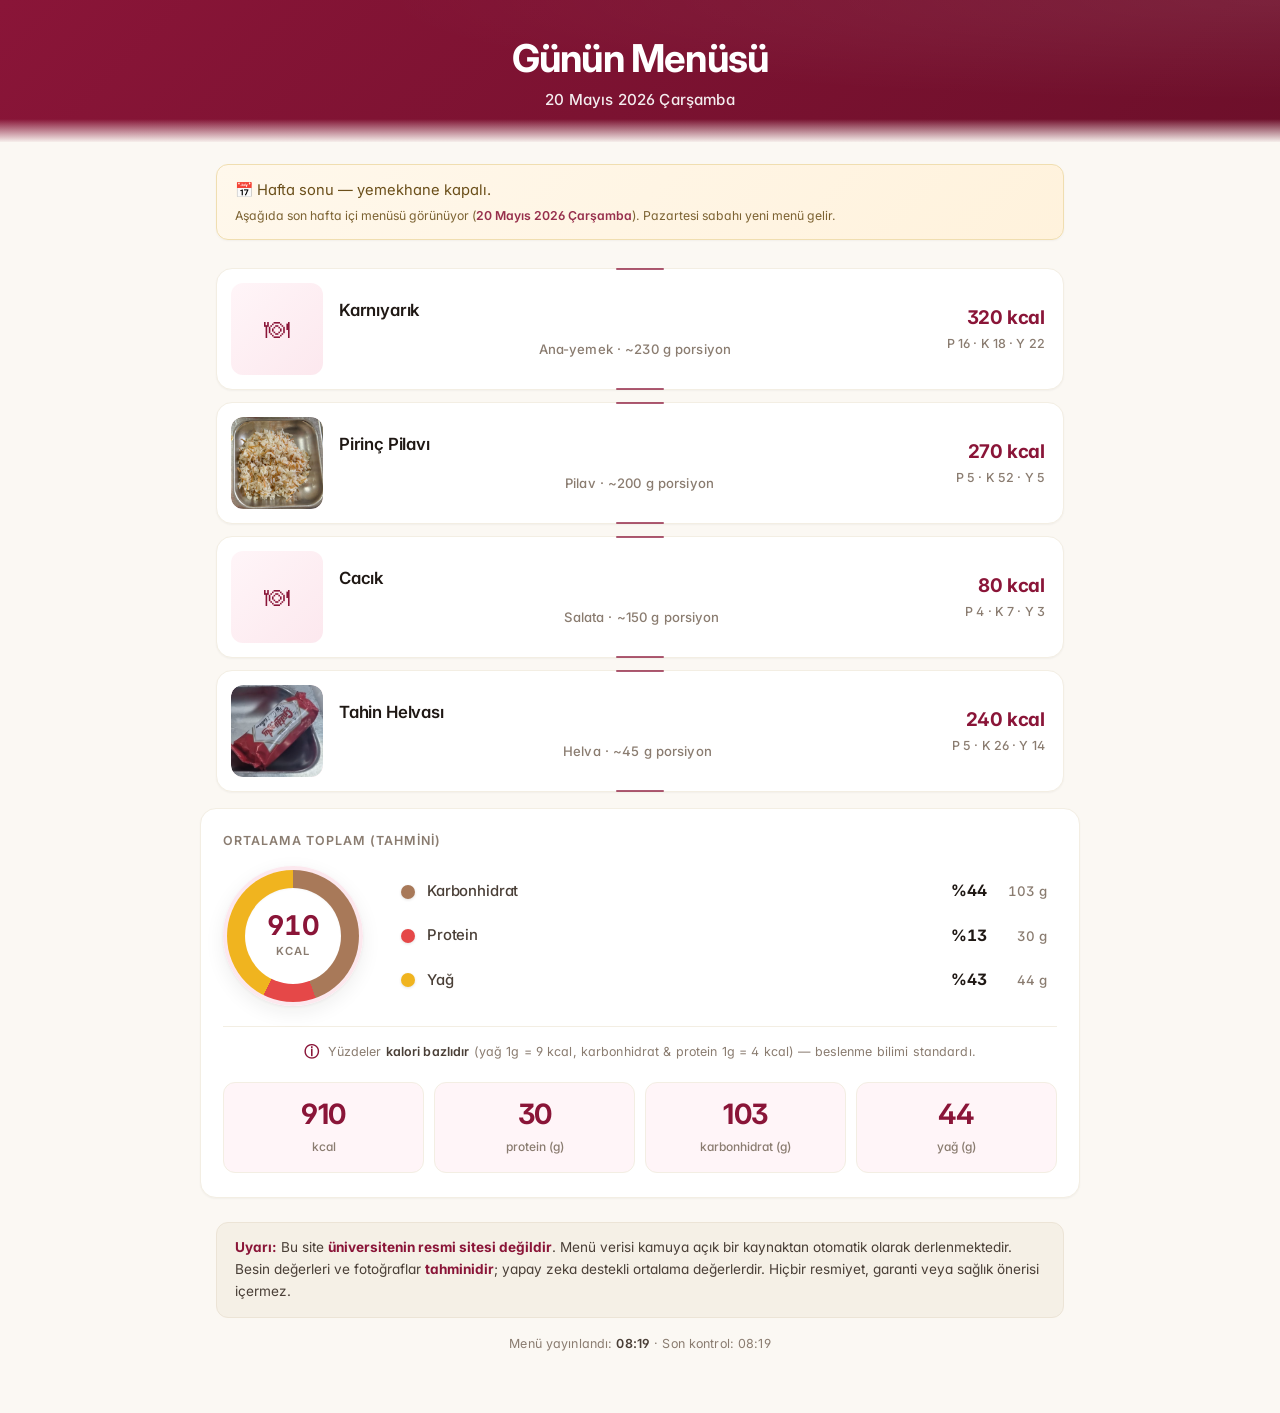
==== commit 3d17b775: "feat: donut altina kalori bazli yuzde aciklamasi (info note)" ====
--- a/site/index.html
+++ b/site/index.html
@@ -84,6 +84,11 @@
       </div>
     </div>
 
+    <p class="macro-note">
+      <span class="macro-note-icon" aria-hidden="true">ⓘ</span>
+      Yüzdeler <strong>kalori bazlıdır</strong> (yağ 1g = 9 kcal, karbonhidrat &amp; protein 1g = 4 kcal) — beslenme bilimi standardı.
+    </p>
+
     <div class="totals-grid">
       <div><span class="big" id="t-kcal">–</span><small>kcal</small></div>
       <div><span class="big" id="t-protein">–</span><small>protein (g)</small></div>
--- a/site/style.css
+++ b/site/style.css
@@ -24,9 +24,13 @@
   --radius-lg: 16px;
 
   /* Makro besin renkleri (donut + legend) */
-  --macro-carb: #d4a017;
-  --macro-protein: #8a1538;
-  --macro-fat: #c97f3e;
+  --macro-carb: #a87959;       /* sıcak kahve — ekmek/pilav tonu */
+  --macro-protein: #e54848;    /* coral red — etin rengi */
+  --macro-fat: #f0b41f;        /* altın sarı — yağ/butter tonu */
+
+  --macro-carb-soft: #d9c4b3;
+  --macro-protein-soft: #fcd5d5;
+  --macro-fat-soft: #fbe6a6;
 }
 
 * { box-sizing: border-box; }
@@ -291,81 +295,108 @@
 .macro-chart {
   display: flex;
   align-items: center;
-  gap: 24px;
-  margin-bottom: 20px;
-  padding-bottom: 18px;
+  gap: 28px;
+  margin-bottom: 22px;
+  padding-bottom: 20px;
   border-bottom: 1px solid var(--border-soft);
 }
 
+/* Dış yumuşak halka (resmi siteye selam) */
 .macro-donut {
-  width: 134px;
-  height: 134px;
+  width: 140px;
+  height: 140px;
   border-radius: 50%;
   flex-shrink: 0;
+  padding: 4px;
+  background:
+    linear-gradient(var(--accent-soft), var(--accent-soft)) padding-box,
+    linear-gradient(135deg, var(--accent-soft), transparent) border-box;
+  position: relative;
+  box-shadow:
+    0 6px 20px rgba(31, 24, 20, 0.07),
+    0 1px 3px rgba(31, 24, 20, 0.05);
+}
+
+/* Asıl renkli donut */
+.macro-donut::after {
+  content: "";
+  position: absolute;
+  inset: 4px;
+  border-radius: 50%;
   background: conic-gradient(
     var(--macro-carb) 0 var(--carb-end, 0%),
     var(--macro-protein) var(--carb-end, 0%) var(--protein-end, 0%),
     var(--macro-fat) var(--protein-end, 0%) 100%
   );
-  position: relative;
   transition: background 0.6s ease;
-  box-shadow: 0 4px 14px rgba(31, 24, 20, 0.08);
-}
-
+}
+
+/* İç beyaz daire (merkez metin için) */
 .macro-donut::before {
   content: "";
   position: absolute;
-  inset: 20px;
+  inset: 22px;
   background: var(--card);
   border-radius: 50%;
+  z-index: 1;
+  box-shadow: inset 0 1px 2px rgba(31, 24, 20, 0.04);
 }
 
 .macro-donut-inner {
   position: absolute;
-  inset: 20px;
+  inset: 22px;
   display: flex;
   flex-direction: column;
   align-items: center;
   justify-content: center;
-  z-index: 1;
+  z-index: 2;
 }
 
 .macro-kcal-value {
-  font-size: 1.55rem;
+  font-size: 1.7rem;
   font-weight: 700;
   color: var(--accent);
   line-height: 1;
   letter-spacing: -0.02em;
+  font-variant-numeric: tabular-nums;
 }
 
 .macro-kcal-label {
-  font-size: 0.72rem;
-  color: var(--muted);
-  margin-top: 3px;
-  letter-spacing: 0.04em;
+  font-size: 0.7rem;
+  color: var(--muted);
+  margin-top: 4px;
+  letter-spacing: 0.08em;
   text-transform: uppercase;
-  font-weight: 500;
+  font-weight: 600;
 }
 
 .macro-legend {
   flex: 1;
   display: grid;
-  gap: 10px;
+  gap: 4px;
 }
 
 .macro-row {
   display: grid;
-  grid-template-columns: 12px 1fr auto auto;
+  grid-template-columns: 14px 1fr auto auto;
   align-items: center;
-  gap: 10px;
-  font-size: 0.92rem;
+  gap: 12px;
+  font-size: 0.93rem;
+  padding: 8px 10px;
+  border-radius: 10px;
+  transition: background 0.15s ease;
+}
+
+.macro-row:hover {
+  background: var(--bg-soft);
 }
 
 .macro-dot {
-  width: 12px;
-  height: 12px;
+  width: 14px;
+  height: 14px;
   border-radius: 50%;
   flex-shrink: 0;
+  box-shadow: 0 1px 3px rgba(31, 24, 20, 0.12);
 }
 
 .dot-carb    { background: var(--macro-carb); }
@@ -375,6 +406,7 @@
 .macro-name {
   color: var(--ink-soft);
   font-weight: 500;
+  letter-spacing: -0.01em;
 }
 
 .macro-pct {
@@ -382,33 +414,69 @@
   font-weight: 700;
   font-variant-numeric: tabular-nums;
   letter-spacing: -0.01em;
+  font-size: 0.98rem;
 }
 
 .macro-g {
   color: var(--muted);
-  font-size: 0.84rem;
+  font-size: 0.83rem;
   font-variant-numeric: tabular-nums;
-  min-width: 44px;
+  min-width: 48px;
   text-align: right;
+  font-weight: 500;
+}
+
+/* Kalori bazlı yüzde bilgilendirme notu */
+.macro-note {
+  margin: -8px 0 18px;
+  padding: 0 8px;
+  font-size: 0.78rem;
+  color: var(--muted);
+  text-align: center;
+  line-height: 1.55;
+  letter-spacing: 0.01em;
+}
+.macro-note strong {
+  color: var(--ink-soft);
+  font-weight: 600;
+}
+.macro-note-icon {
+  display: inline-block;
+  margin-right: 5px;
+  color: var(--accent);
+  font-style: normal;
+  font-weight: 600;
+  vertical-align: middle;
+  font-size: 0.92rem;
 }
 
 /* Mobil: donut üst, legend alt */
 @media (max-width: 540px) {
   .macro-chart {
     flex-direction: column;
-    gap: 16px;
+    gap: 14px;
     align-items: center;
+    padding-bottom: 16px;
   }
   .macro-donut {
-    width: 150px;
-    height: 150px;
-  }
-  .macro-donut::before { inset: 22px; }
-  .macro-donut-inner { inset: 22px; }
-  .macro-kcal-value { font-size: 1.75rem; }
+    width: 168px;
+    height: 168px;
+  }
+  .macro-donut::before { inset: 26px; }
+  .macro-donut-inner { inset: 26px; }
+  .macro-kcal-value { font-size: 2rem; }
+  .macro-kcal-label { font-size: 0.74rem; }
   .macro-legend {
     width: 100%;
-    max-width: 280px;
+    max-width: 320px;
+  }
+  .macro-row {
+    padding: 10px 12px;
+  }
+  .macro-note {
+    margin: 4px 0 16px;
+    font-size: 0.75rem;
+    line-height: 1.6;
   }
 }
 
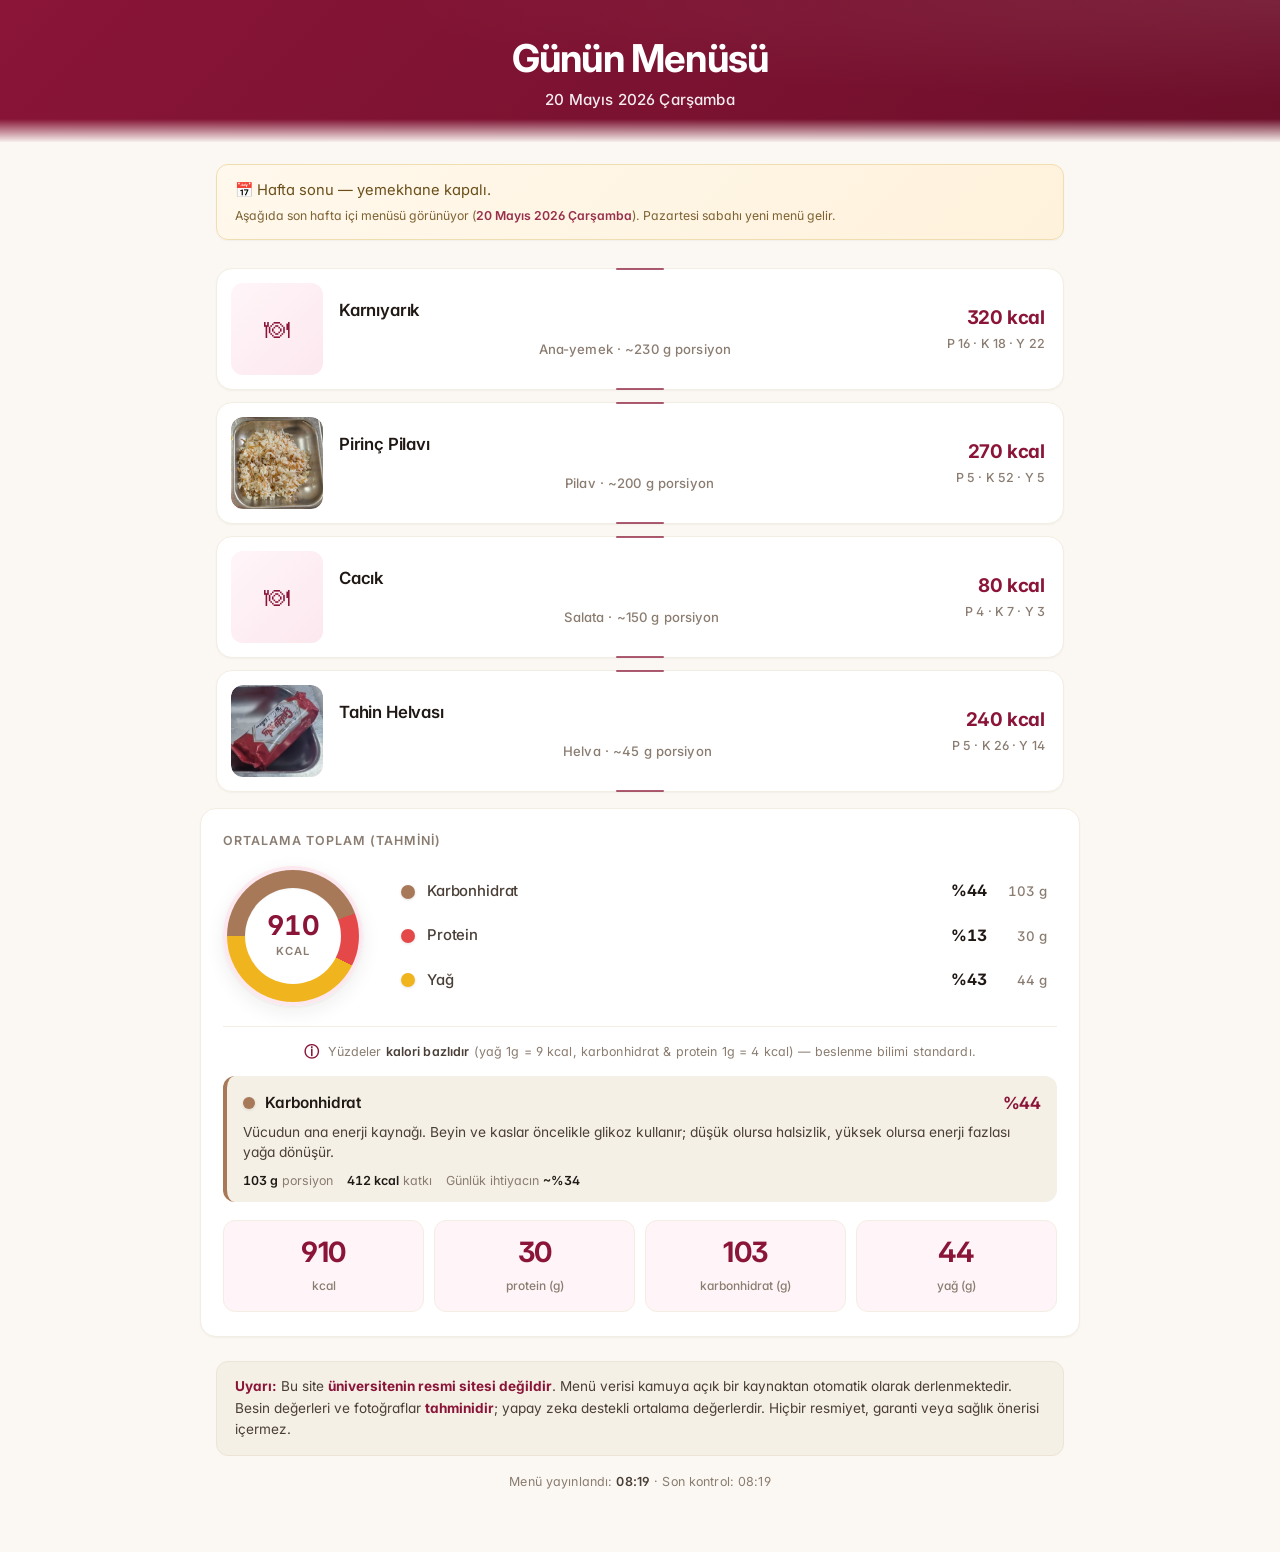
==== commit 0c1d4071: "feat: donut sol-baslangic + interaktif tooltip (hover/tap detay paneli)" ====
--- a/site/index.html
+++ b/site/index.html
@@ -89,6 +89,20 @@
       Yüzdeler <strong>kalori bazlıdır</strong> (yağ 1g = 9 kcal, karbonhidrat &amp; protein 1g = 4 kcal) — beslenme bilimi standardı.
     </p>
 
+    <div class="macro-detail" id="macro-detail" data-active="carb">
+      <div class="macro-detail-head">
+        <span class="macro-detail-dot"></span>
+        <span class="macro-detail-name" id="md-name">Karbonhidrat</span>
+        <span class="macro-detail-pct" id="md-pct">–</span>
+      </div>
+      <p class="macro-detail-desc" id="md-desc">—</p>
+      <div class="macro-detail-stats">
+        <span><strong id="md-g">– g</strong> porsiyon</span>
+        <span><strong id="md-kcal">– kcal</strong> katkı</span>
+        <span>Günlük ihtiyacın <strong id="md-rda">~%–</strong></span>
+      </div>
+    </div>
+
     <div class="totals-grid">
       <div><span class="big" id="t-kcal">–</span><small>kcal</small></div>
       <div><span class="big" id="t-protein">–</span><small>protein (g)</small></div>
--- a/site/style.css
+++ b/site/style.css
@@ -317,18 +317,20 @@
     0 1px 3px rgba(31, 24, 20, 0.05);
 }
 
-/* Asıl renkli donut */
+/* Asıl renkli donut — saat 9'dan (sol) başlar, saat yönünde gider */
 .macro-donut::after {
   content: "";
   position: absolute;
   inset: 4px;
   border-radius: 50%;
   background: conic-gradient(
+    from -90deg,
     var(--macro-carb) 0 var(--carb-end, 0%),
     var(--macro-protein) var(--carb-end, 0%) var(--protein-end, 0%),
     var(--macro-fat) var(--protein-end, 0%) 100%
   );
   transition: background 0.6s ease;
+  cursor: pointer;
 }
 
 /* İç beyaz daire (merkez metin için) */
@@ -426,9 +428,78 @@
   font-weight: 500;
 }
 
+/* İnteraktif detay paneli (hover/tap ile değişir) */
+.macro-detail {
+  margin: 6px 0 18px;
+  padding: 14px 16px 12px;
+  background: var(--bg-soft);
+  border-left: 4px solid var(--macro-carb);
+  border-radius: var(--radius-md);
+  transition: border-color 0.25s ease, background 0.25s ease;
+}
+.macro-detail[data-active="protein"] { border-left-color: var(--macro-protein); }
+.macro-detail[data-active="fat"]     { border-left-color: var(--macro-fat); }
+
+.macro-detail-head {
+  display: flex;
+  align-items: center;
+  gap: 10px;
+  margin-bottom: 6px;
+}
+.macro-detail-dot {
+  width: 12px;
+  height: 12px;
+  border-radius: 50%;
+  background: var(--macro-carb);
+  transition: background 0.25s ease;
+  box-shadow: 0 1px 3px rgba(31, 24, 20, 0.12);
+}
+.macro-detail[data-active="protein"] .macro-detail-dot { background: var(--macro-protein); }
+.macro-detail[data-active="fat"]     .macro-detail-dot { background: var(--macro-fat); }
+
+.macro-detail-name {
+  font-weight: 600;
+  font-size: 0.96rem;
+  color: var(--ink);
+  letter-spacing: -0.01em;
+  flex: 1;
+}
+.macro-detail-pct {
+  font-weight: 700;
+  font-size: 1.05rem;
+  color: var(--accent);
+  font-variant-numeric: tabular-nums;
+  letter-spacing: -0.01em;
+}
+
+.macro-detail-desc {
+  margin: 0 0 8px;
+  font-size: 0.86rem;
+  color: var(--ink-soft);
+  line-height: 1.5;
+}
+
+.macro-detail-stats {
+  display: flex;
+  flex-wrap: wrap;
+  gap: 14px;
+  font-size: 0.78rem;
+  color: var(--muted);
+}
+.macro-detail-stats strong {
+  color: var(--ink);
+  font-weight: 600;
+  font-variant-numeric: tabular-nums;
+}
+
+/* Legend row cursor */
+.macro-row {
+  cursor: pointer;
+}
+
 /* Kalori bazlı yüzde bilgilendirme notu */
 .macro-note {
-  margin: -8px 0 18px;
+  margin: -8px 0 12px;
   padding: 0 8px;
   font-size: 0.78rem;
   color: var(--muted);
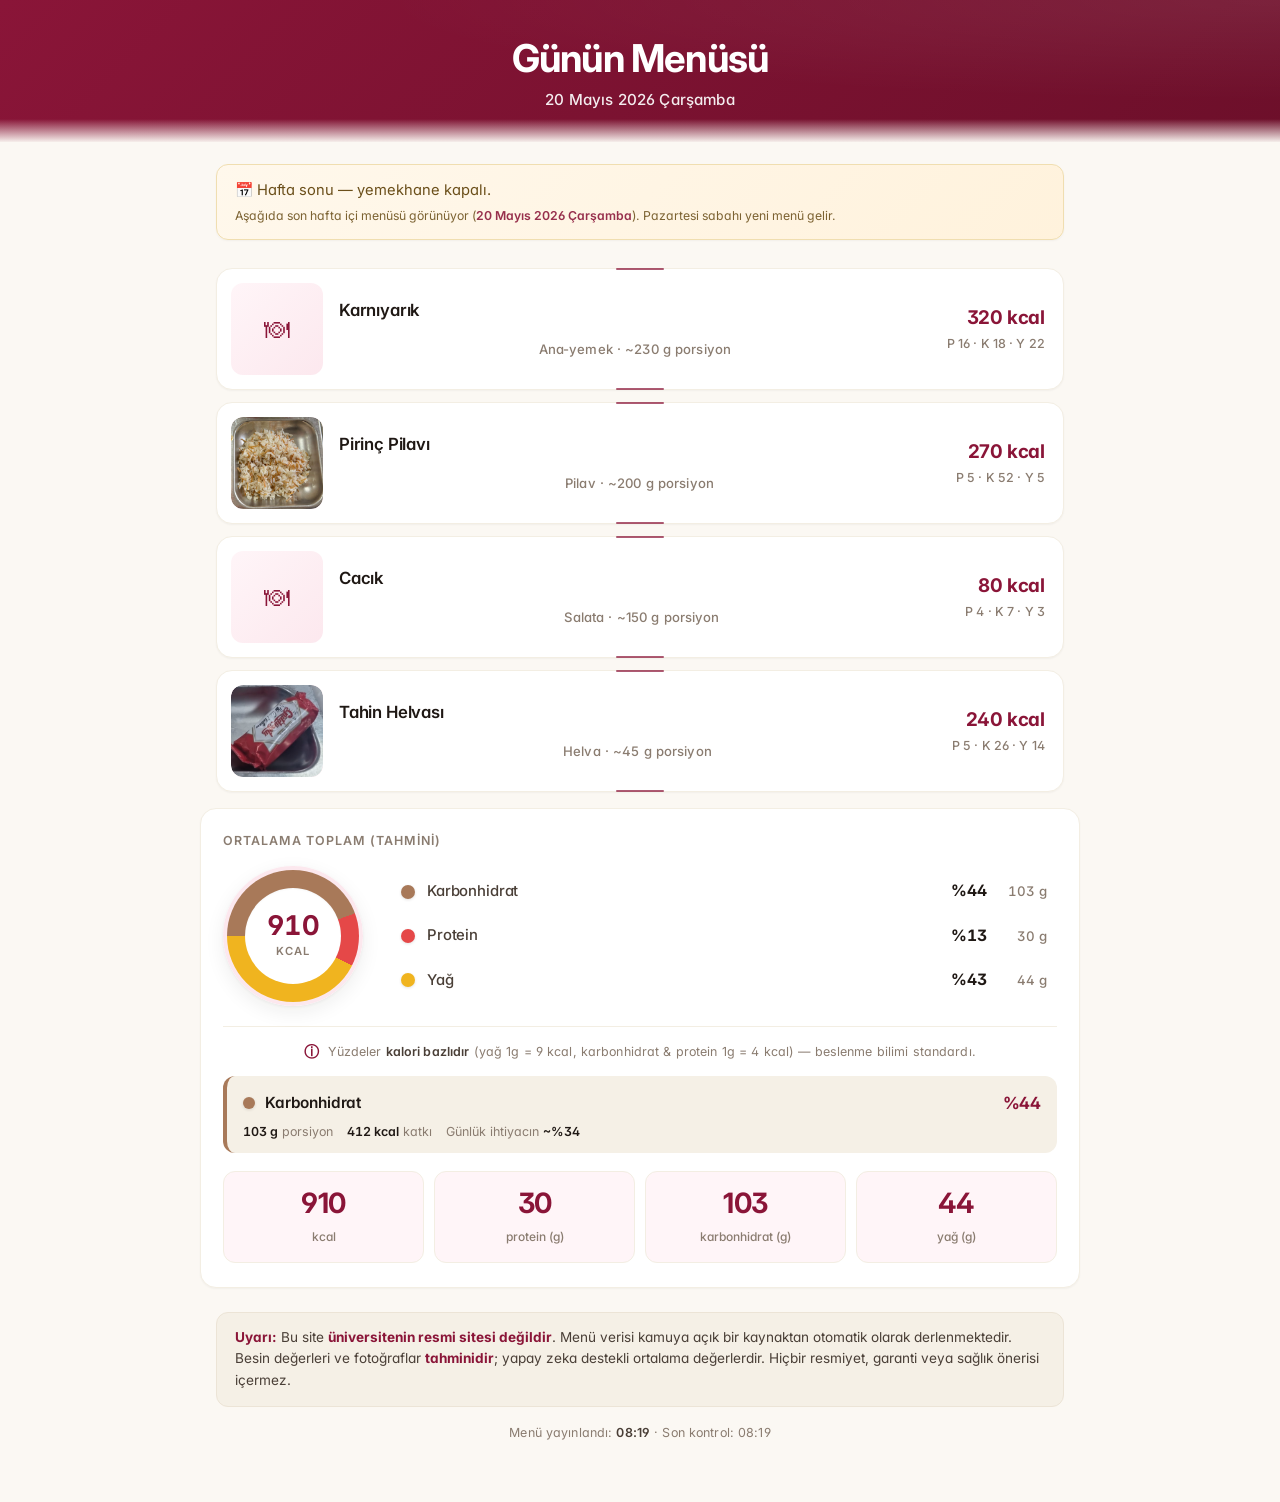
==== commit 6712f89f: "ui: macro detail panel - aciklama metni kaldirildi (sade hali)" ====
--- a/site/index.html
+++ b/site/index.html
@@ -95,7 +95,6 @@
         <span class="macro-detail-name" id="md-name">Karbonhidrat</span>
         <span class="macro-detail-pct" id="md-pct">–</span>
       </div>
-      <p class="macro-detail-desc" id="md-desc">—</p>
       <div class="macro-detail-stats">
         <span><strong id="md-g">– g</strong> porsiyon</span>
         <span><strong id="md-kcal">– kcal</strong> katkı</span>
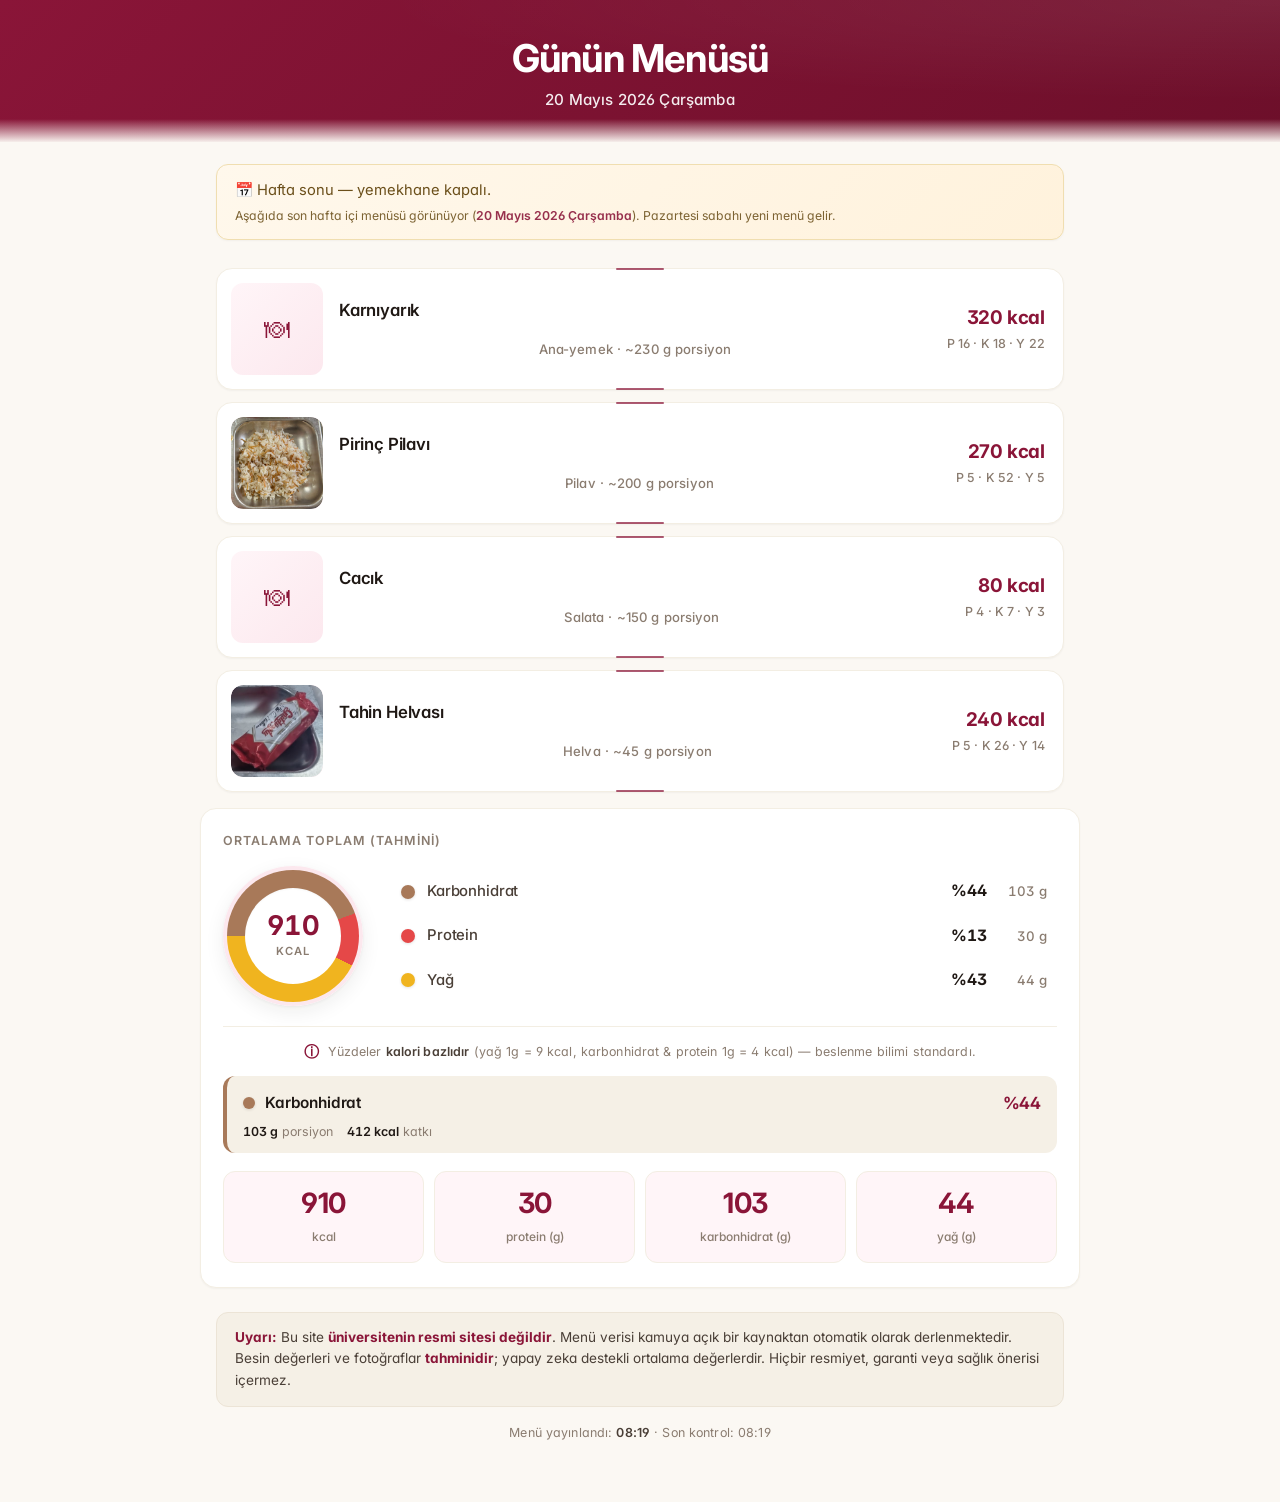
==== commit 98772014: "ui: detail panel - rda satiri kaldirildi (kisisel deger, yaniltici)" ====
--- a/site/index.html
+++ b/site/index.html
@@ -98,7 +98,6 @@
       <div class="macro-detail-stats">
         <span><strong id="md-g">– g</strong> porsiyon</span>
         <span><strong id="md-kcal">– kcal</strong> katkı</span>
-        <span>Günlük ihtiyacın <strong id="md-rda">~%–</strong></span>
       </div>
     </div>
 
